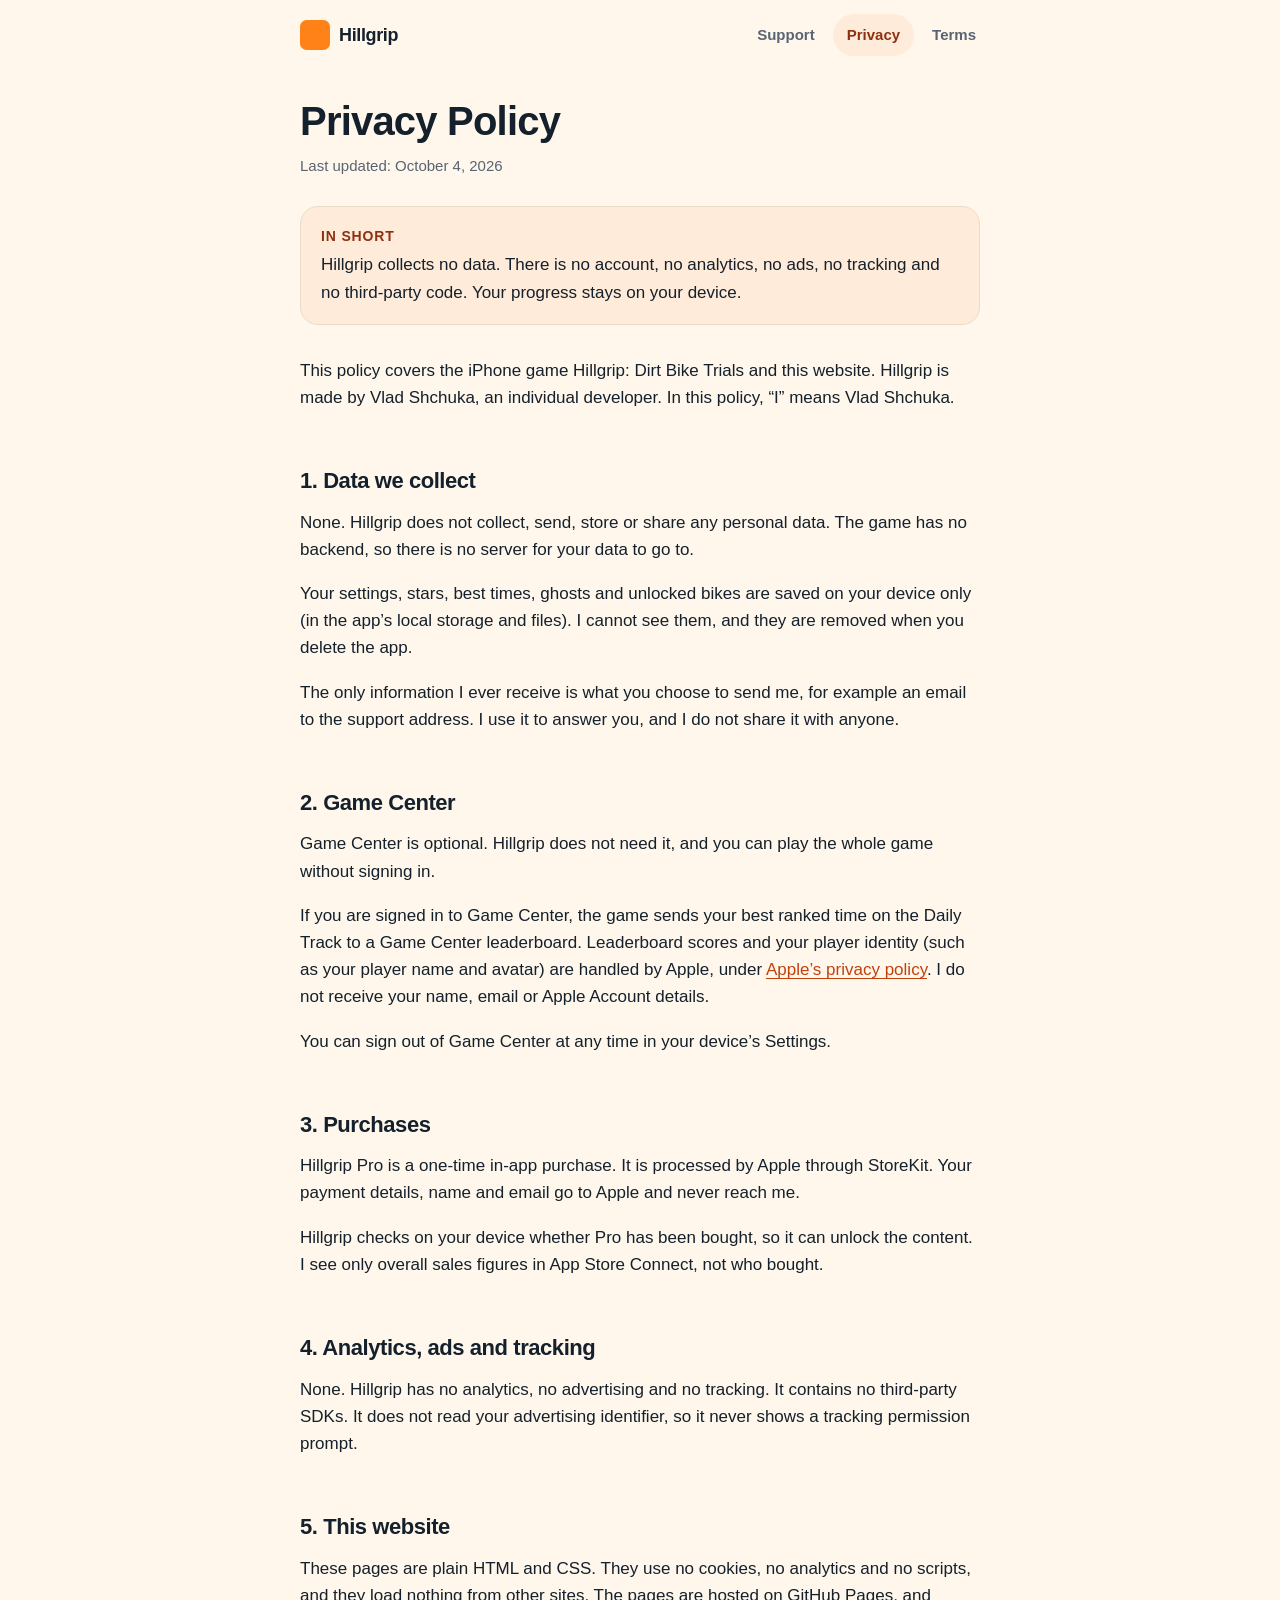
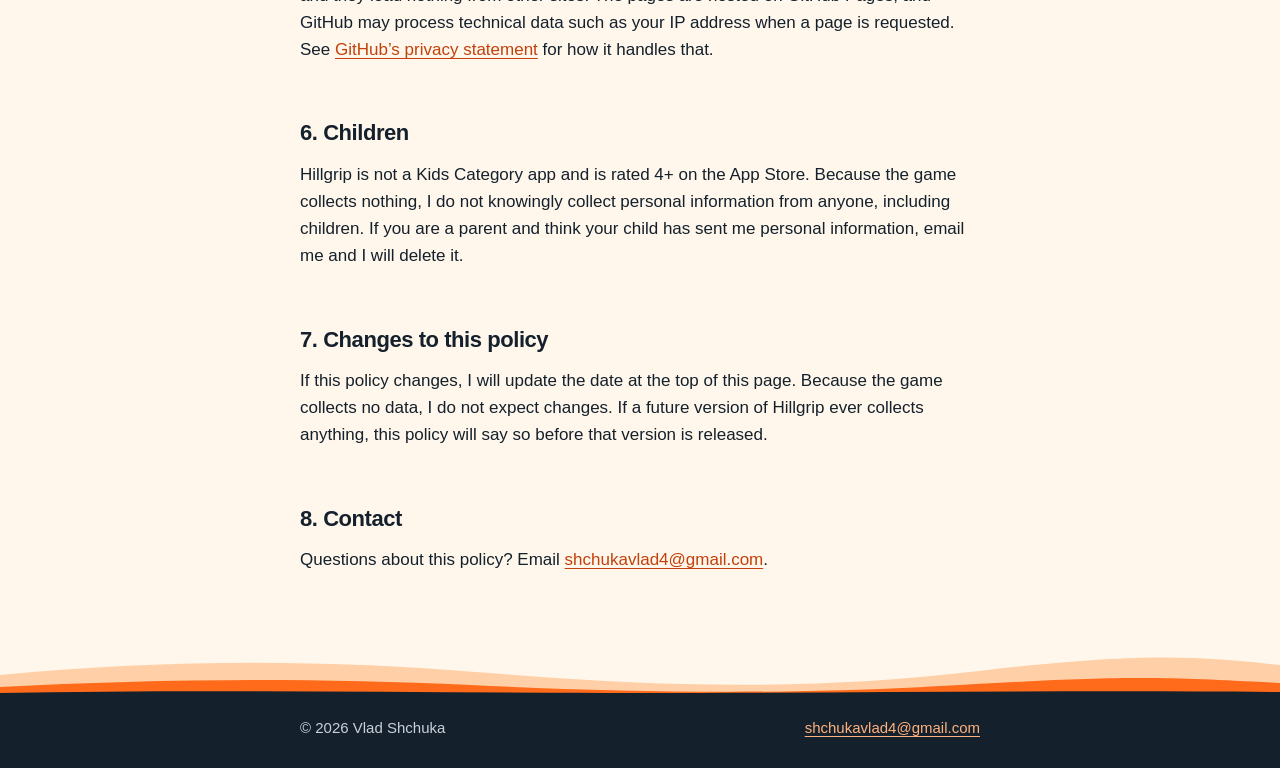
==== privacy.html @ 821a0717 "Hillgrip support, privacy and terms pages" ====
<!doctype html>
<html lang="en">
<head>
  <meta charset="utf-8">
  <meta name="viewport" content="width=device-width, initial-scale=1">
  <title>Privacy Policy | Hillgrip: Dirt Bike Trials</title>
  <meta name="description" content="Hillgrip collects no data. No account, no analytics, no ads, no tracking and no third-party SDKs. Progress stays on your device.">
  <meta name="color-scheme" content="light dark">
  <meta name="theme-color" content="#FFF7EC" media="(prefers-color-scheme: light)">
  <meta name="theme-color" content="#0F1424" media="(prefers-color-scheme: dark)">
  <link rel="canonical" href="https://xzot.github.io/hillgrip/privacy.html">
  <link rel="icon" type="image/png" href="icon.png">
  <link rel="apple-touch-icon" href="icon.png">
  <meta property="og:type" content="website">
  <meta property="og:site_name" content="Hillgrip">
  <meta property="og:title" content="Privacy Policy | Hillgrip: Dirt Bike Trials">
  <meta property="og:description" content="Hillgrip collects no data. No account, no analytics, no ads, no tracking. Progress stays on your device.">
  <meta property="og:url" content="https://xzot.github.io/hillgrip/privacy.html">
  <meta property="og:image" content="https://xzot.github.io/hillgrip/icon.png">
  <meta name="twitter:card" content="summary">
  <link rel="stylesheet" href="style.css">
</head>
<body>
  <a class="skip-link" href="#content">Skip to content</a>

  <header class="site-header">
    <div class="wrap">
      <a class="brand" href="index.html">
        <img src="icon.png" width="30" height="30" alt="">
        <span>Hillgrip</span>
      </a>
      <nav class="site-nav" aria-label="Main">
        <a href="index.html">Support</a>
        <a href="privacy.html" aria-current="page">Privacy</a>
        <a href="terms.html">Terms</a>
      </nav>
    </div>
  </header>

  <main id="content">
    <div class="wrap">

      <h1 class="page-title">Privacy Policy</h1>
      <p class="updated">Last updated: October 4, 2026</p>

      <div class="summary" role="note">
        <strong>In short</strong>
        Hillgrip collects no data. There is no account, no analytics, no ads, no tracking and no third-party code. Your progress stays on your device.
      </div>

      <div class="legal">
        <p>This policy covers the iPhone game Hillgrip: Dirt Bike Trials and this website. Hillgrip is made by Vlad Shchuka, an individual developer. In this policy, &ldquo;I&rdquo; means Vlad Shchuka.</p>

        <h2 id="data">1. Data we collect</h2>
        <p>None. Hillgrip does not collect, send, store or share any personal data. The game has no backend, so there is no server for your data to go to.</p>
        <p>Your settings, stars, best times, ghosts and unlocked bikes are saved on your device only (in the app’s local storage and files). I cannot see them, and they are removed when you delete the app.</p>
        <p>The only information I ever receive is what you choose to send me, for example an email to the support address. I use it to answer you, and I do not share it with anyone.</p>

        <h2 id="game-center">2. Game Center</h2>
        <p>Game Center is optional. Hillgrip does not need it, and you can play the whole game without signing in.</p>
        <p>If you are signed in to Game Center, the game sends your best ranked time on the Daily Track to a Game Center leaderboard. Leaderboard scores and your player identity (such as your player name and avatar) are handled by Apple, under <a href="https://www.apple.com/legal/privacy/">Apple’s privacy policy</a>. I do not receive your name, email or Apple Account details.</p>
        <p>You can sign out of Game Center at any time in your device’s Settings.</p>

        <h2 id="purchases">3. Purchases</h2>
        <p>Hillgrip Pro is a one-time in-app purchase. It is processed by Apple through StoreKit. Your payment details, name and email go to Apple and never reach me.</p>
        <p>Hillgrip checks on your device whether Pro has been bought, so it can unlock the content. I see only overall sales figures in App Store Connect, not who bought.</p>

        <h2 id="tracking">4. Analytics, ads and tracking</h2>
        <p>None. Hillgrip has no analytics, no advertising and no tracking. It contains no third-party SDKs. It does not read your advertising identifier, so it never shows a tracking permission prompt.</p>

        <h2 id="website">5. This website</h2>
        <p>These pages are plain HTML and CSS. They use no cookies, no analytics and no scripts, and they load nothing from other sites. The pages are hosted on GitHub Pages, and GitHub may process technical data such as your IP address when a page is requested. See <a href="https://docs.github.com/en/site-policy/privacy-policies/github-general-privacy-statement">GitHub’s privacy statement</a> for how it handles that.</p>

        <h2 id="children">6. Children</h2>
        <p>Hillgrip is not a Kids Category app and is rated 4+ on the App Store. Because the game collects nothing, I do not knowingly collect personal information from anyone, including children. If you are a parent and think your child has sent me personal information, email me and I will delete it.</p>

        <h2 id="changes">7. Changes to this policy</h2>
        <p>If this policy changes, I will update the date at the top of this page. Because the game collects no data, I do not expect changes. If a future version of Hillgrip ever collects anything, this policy will say so before that version is released.</p>

        <h2 id="contact">8. Contact</h2>
        <p>Questions about this policy? Email <a href="mailto:shchukavlad4@gmail.com">shchukavlad4@gmail.com</a>.</p>
      </div>

    </div>
  </main>

  <footer class="site-footer">
    <svg class="footer-hills" viewBox="0 0 680 44" preserveAspectRatio="none" aria-hidden="true" focusable="false">
      <path class="far" d="M0 22 C90 6 170 6 260 20 S430 38 520 18 S640 4 680 12 V44 H0 Z"/>
      <path class="mid" d="M0 34 C80 26 160 24 250 32 S420 42 510 32 S620 24 680 30 V44 H0 Z"/>
      <path class="near" d="M0 40 C110 36 230 40 340 40 S570 37 680 39 V44 H0 Z"/>
    </svg>
    <div class="footer-bar">
      <div class="wrap">
        <span>&copy; 2026 Vlad Shchuka</span>
        <a href="mailto:shchukavlad4@gmail.com">shchukavlad4@gmail.com</a>
      </div>
    </div>
  </footer>
</body>
</html>
---- style.css ----
/*
  Hillgrip support + legal site.
  One stylesheet, no frameworks, no JavaScript, no external requests.
  Brand: trail orange accent, ink text, warm paper background.
*/

/* ---------- Tokens ---------- */
:root {
  color-scheme: light dark;

  --bg: #FFF7EC;            /* warm paper */
  --surface: #FFFFFF;
  --text: #14202B;          /* ink */
  --muted: #586472;
  --accent: #FF6B1A;        /* trail orange: fills, borders, illustration. Not for small text. */
  --border: #EADCC7;

  --link: #C2410C;          /* text links: 4.9:1 on paper, 5.2:1 on white */
  --link-hover: #9A3412;
  --on-accent: #14202B;     /* ink on trail orange: 5.9:1 */
  --accent-soft: #FFEBD9;   /* tinted boxes and the current nav pill */
  --accent-soft-text: #8F3010; /* text on --accent-soft: 6.4:1 */
  --shadow: rgba(20, 32, 43, 0.28);

  /* Illustration */
  --sky-top: #FFF7EC;
  --sky-bottom: #FFDFBD;
  --sun: #FFF4E2;
  --hill-far: #FFC08A;
  --hill-near: #14202B;
  --rider: #14202B;

  --radius-card: 18px;
  --font: -apple-system, BlinkMacSystemFont, "SF Pro Text", "Segoe UI", Roboto, "Helvetica Neue", Arial, sans-serif;
}

@media (prefers-color-scheme: dark) {
  :root {
    --bg: #0F1424;
    --surface: #171D33;
    --text: #F4EFE8;
    --muted: #A8B2C5;
    --accent: #FF7A2E;
    --border: #2B3453;

    --link: #FF9A5C;        /* 8.6:1 on the dark background */
    --link-hover: #FFB988;
    --on-accent: #14202B;
    --accent-soft: #2A2336;
    --accent-soft-text: #FFB78A;
    --shadow: rgba(0, 0, 0, 0.6);

    --sky-top: #141A33;
    --sky-bottom: #2D2448;
    --sun: #FFB27F;
    --hill-far: #392D58;
    --hill-near: #080B15;
    --rider: #FFEBD6;       /* light rider: the sky is dark, ink would vanish */
  }
}

/* ---------- Base ---------- */
*, *::before, *::after { box-sizing: border-box; }

html {
  -webkit-text-size-adjust: 100%;
  text-size-adjust: 100%;
  scroll-behavior: smooth;
  scroll-padding-top: 16px;
}

body {
  margin: 0;
  background: var(--bg);
  color: var(--text);
  font: 17px/1.6 var(--font);
  -webkit-font-smoothing: antialiased;
  overflow-wrap: break-word;
}

::selection { background: var(--accent); color: var(--on-accent); }

img { max-width: 100%; height: auto; }

.wrap {
  width: 100%;
  max-width: 720px;           /* 680px column + 20px side padding */
  margin-inline: auto;
  padding-inline: 20px;
}

h1, h2, h3 {
  margin: 0;
  letter-spacing: -0.02em;
  line-height: 1.15;
  font-weight: 800;
}

h1 { font-size: 40px; }
h2 { font-size: 22px; line-height: 1.25; font-weight: 750; }
h3 { font-size: 17px; line-height: 1.3; font-weight: 700; letter-spacing: -0.01em; }

p { margin: 0 0 1em; }
p:last-child { margin-bottom: 0; }

a {
  color: var(--link);
  text-decoration: underline;
  text-decoration-thickness: 1px;
  text-underline-offset: 3px;
  transition: color 0.15s ease, text-decoration-thickness 0.15s ease;
}
a:hover { color: var(--link-hover); text-decoration-thickness: 2px; }

:focus-visible {
  outline: 3px solid var(--link);
  outline-offset: 3px;
  border-radius: 6px;
}

.skip-link {
  position: absolute;
  left: 20px;
  top: -80px;
  z-index: 10;
  padding: 10px 16px;
  border-radius: 10px;
  background: var(--accent);
  color: var(--on-accent);
  font-weight: 700;
  text-decoration: none;
}
.skip-link:focus { top: 12px; }

/* ---------- Header ---------- */
.site-header { padding-block: 14px; }

.site-header .wrap {
  display: flex;
  align-items: center;
  justify-content: space-between;
  flex-wrap: wrap;
  gap: 4px 12px;
}

.brand {
  display: inline-flex;
  align-items: center;
  gap: 9px;
  color: var(--text);
  font-weight: 800;
  font-size: 18px;
  letter-spacing: -0.02em;
  text-decoration: none;
}
.brand:hover { color: var(--text); text-decoration: none; }
.brand img { width: 30px; height: 30px; border-radius: 22%; display: block; }

.site-nav { display: flex; gap: 2px; margin-right: -10px; }

.site-nav a {
  display: inline-block;
  padding: 9px 11px;
  border-radius: 999px;
  color: var(--muted);
  font-size: 15px;
  font-weight: 600;
  text-decoration: none;
  transition: background-color 0.15s ease, color 0.15s ease;
}
.site-nav a:hover { color: var(--text); background: var(--accent-soft); }
.site-nav a[aria-current="page"] {
  color: var(--accent-soft-text);
  background: var(--accent-soft);
}

/* ---------- Layout helpers ---------- */
main { padding-bottom: 8px; }
.section { margin-top: 56px; }
.section > h2 { margin-bottom: 18px; }
.section-intro { color: var(--muted); margin-bottom: 20px; }

/* ---------- Hero (index) ---------- */
.hero {
  margin-top: 12px;
  position: relative;
  overflow: hidden;
  border: 1px solid var(--border);
  border-radius: 24px;
  background: linear-gradient(180deg, var(--sky-top) 0%, var(--sky-bottom) 100%);
}

.hero-body { padding: 28px 22px 0; }

.app-icon {
  display: block;
  width: 112px;
  height: 112px;
  border-radius: 22%;
  box-shadow: 0 14px 30px -14px var(--shadow), 0 2px 6px rgba(0, 0, 0, 0.12);
}

.hero h1 { margin-top: 22px; }
.hero h1 .sub {
  display: block;
  margin-top: 6px;
  font-size: 20px;
  font-weight: 650;
  letter-spacing: -0.01em;
  color: var(--muted);
}

.tagline {
  margin: 18px 0 0;
  font-size: 20px;
  line-height: 1.4;
  font-weight: 650;
  letter-spacing: -0.015em;
}
.lead { margin: 12px 0 0; color: var(--muted); }

.cta { display: flex; flex-wrap: wrap; gap: 12px; margin-top: 24px; }
.cta .btn { flex: 1 1 100%; }

.btn {
  display: inline-flex;
  align-items: center;
  justify-content: center;
  min-height: 48px;
  padding: 0 22px;
  border-radius: 14px;
  border: 1px solid transparent;
  background: var(--accent);
  color: var(--on-accent);
  font-weight: 700;
  font-size: 16px;
  text-decoration: none;
  transition: transform 0.15s ease, box-shadow 0.2s ease, background-color 0.15s ease, border-color 0.15s ease;
}
.btn:hover {
  color: var(--on-accent);
  text-decoration: none;
  transform: translateY(-2px);
  box-shadow: 0 10px 20px -10px var(--accent);
}
.btn-ghost {
  background: var(--surface);
  border-color: var(--border);
  color: var(--text);
}
.btn-ghost:hover { color: var(--text); border-color: var(--accent); box-shadow: 0 10px 20px -14px var(--shadow); }

.chips {
  display: flex;
  flex-wrap: wrap;
  gap: 8px;
  margin: 24px 0 0;
  padding: 0;
  list-style: none;
}
.chips li {
  padding: 5px 12px;
  border: 1px solid var(--border);
  border-radius: 999px;
  background: color-mix(in srgb, var(--surface) 70%, transparent);
  color: var(--muted);
  font-size: 14px;
  line-height: 1.4;
  font-weight: 600;
}

.hills { display: block; width: 100%; height: 104px; margin-top: 24px; }
.hills .sun { fill: var(--sun); opacity: 0.9; }
.hills .far { fill: var(--hill-far); }
.hills .mid { fill: var(--accent); }
.hills .near { fill: var(--hill-near); }
.hills .rider { fill: var(--rider); stroke: var(--rider); }
.hills .rider-wheel { fill: none; stroke: var(--rider); }

/* ---------- Cards ---------- */
.grid { display: grid; gap: 14px; grid-template-columns: 1fr; }

.card {
  background: var(--surface);
  border: 1px solid var(--border);
  border-radius: var(--radius-card);
  padding: 20px;
  transition: border-color 0.2s ease, transform 0.2s ease, box-shadow 0.2s ease;
}
.card:hover {
  border-color: var(--accent);
  transform: translateY(-2px);
  box-shadow: 0 14px 26px -16px var(--shadow);
}
.card h3 { margin-bottom: 6px; }
.card p { color: var(--muted); font-size: 16px; line-height: 1.55; }

.tier-card h3 { font-size: 20px; margin-bottom: 4px; }
.tier-card .price { color: var(--muted); font-size: 15px; margin-bottom: 14px; }
.tier-card .price strong { color: var(--text); font-size: 17px; }
.tier-card.pro { border-color: var(--accent); }

.ticks { margin: 0; padding: 0; list-style: none; }
.ticks li { position: relative; padding-left: 26px; margin-bottom: 8px; font-size: 16px; line-height: 1.5; }
.ticks li:last-child { margin-bottom: 0; }
.ticks li::before {
  content: "";
  position: absolute;
  left: 2px;
  top: 0.5em;
  width: 11px;
  height: 6px;
  border-left: 2.5px solid var(--accent);
  border-bottom: 2.5px solid var(--accent);
  transform: rotate(-45deg);
}

.no-list {
  margin-top: 18px;
  color: var(--muted);
  font-size: 16px;
}

/* ---------- FAQ ---------- */
.faq details {
  background: var(--surface);
  border: 1px solid var(--border);
  border-radius: 16px;
  margin-bottom: 12px;
  transition: border-color 0.2s ease, box-shadow 0.2s ease;
}
.faq details:hover { border-color: var(--accent); }
.faq details[open] { box-shadow: 0 14px 26px -18px var(--shadow); }

.faq summary {
  position: relative;
  display: block;
  min-height: 56px;
  padding: 15px 52px 15px 20px;
  cursor: pointer;
  list-style: none;
  font-weight: 650;
  line-height: 1.4;
  border-radius: 16px;
}
.faq summary::-webkit-details-marker { display: none; }
.faq summary::after {
  content: "";
  position: absolute;
  right: 22px;
  top: 50%;
  width: 8px;
  height: 8px;
  border-right: 2px solid var(--muted);
  border-bottom: 2px solid var(--muted);
  transform: translateY(-70%) rotate(45deg);
  transition: transform 0.2s ease, border-color 0.2s ease;
}
.faq details:hover summary::after { border-color: var(--accent); }
.faq details[open] summary::after { transform: translateY(-30%) rotate(-135deg); }

.faq .answer { padding: 0 20px 20px; }
.faq .answer p, .faq .answer ul { margin-bottom: 0.8em; }
.faq .answer > :last-child { margin-bottom: 0; }
.faq .answer ul { padding-left: 22px; }
.faq .answer li { margin-bottom: 4px; }

.contact-card { display: flex; flex-direction: column; align-items: flex-start; gap: 16px; }
.contact-card p { color: var(--text); margin: 0; }
.contact-card .btn { flex: 0 0 auto; white-space: nowrap; }

/* ---------- Legal pages ---------- */
.page-title { margin-top: 28px; }
.updated { margin: 10px 0 0; color: var(--muted); font-size: 15px; }

.summary {
  margin-top: 28px;
  padding: 18px 20px;
  border: 1px solid var(--border);
  border-radius: var(--radius-card);
  background: var(--accent-soft);
  color: var(--text);
}
.summary strong:first-child {
  display: block;
  margin-bottom: 4px;
  color: var(--accent-soft-text);
  font-size: 14px;
  letter-spacing: 0.06em;
  text-transform: uppercase;
}

.legal > p:first-child { margin-top: 32px; }
.summary a { color: var(--accent-soft-text); }
.legal h2 { margin-top: 56px; margin-bottom: 14px; }
.fineprint { margin-top: 48px; color: var(--muted); font-size: 15px; }
.legal ul { padding-left: 22px; margin: 0 0 1em; }
.legal li { margin-bottom: 6px; }
.legal a { overflow-wrap: anywhere; }

/* ---------- Footer ---------- */
.site-footer { margin-top: 72px; }
.footer-hills { display: block; width: 100%; height: 44px; margin-bottom: -1px; }
.footer-hills .far { fill: var(--hill-far); opacity: 0.7; }
.footer-hills .mid { fill: var(--accent); }
.footer-hills .near { fill: var(--hill-near); }

.footer-bar { background: var(--hill-near); color: #C9D0DA; }
.footer-bar .wrap {
  display: flex;
  flex-wrap: wrap;
  justify-content: space-between;
  gap: 6px 20px;
  padding-block: 20px 28px;
  font-size: 15px;
}
.footer-bar a { color: #FFB27F; }
.footer-bar a:hover { color: #FFD2B3; }
.footer-bar :focus-visible { outline-color: #FFB27F; }

/* ---------- Wider screens ---------- */
@media (min-width: 560px) {
  .hero-body { padding: 36px 36px 0; }
  .hills { height: auto; }
  .cta .btn { flex: 0 0 auto; }
  .grid-2 { grid-template-columns: 1fr 1fr; }
  .contact-card { flex-direction: row; align-items: center; justify-content: space-between; }
  .site-nav { gap: 4px; }
  .site-nav a { padding: 9px 14px; }
}

@media (prefers-reduced-motion: reduce) {
  html { scroll-behavior: auto; }
  *, *::before, *::after { transition: none !important; }
  .card:hover, .btn:hover { transform: none; }
}
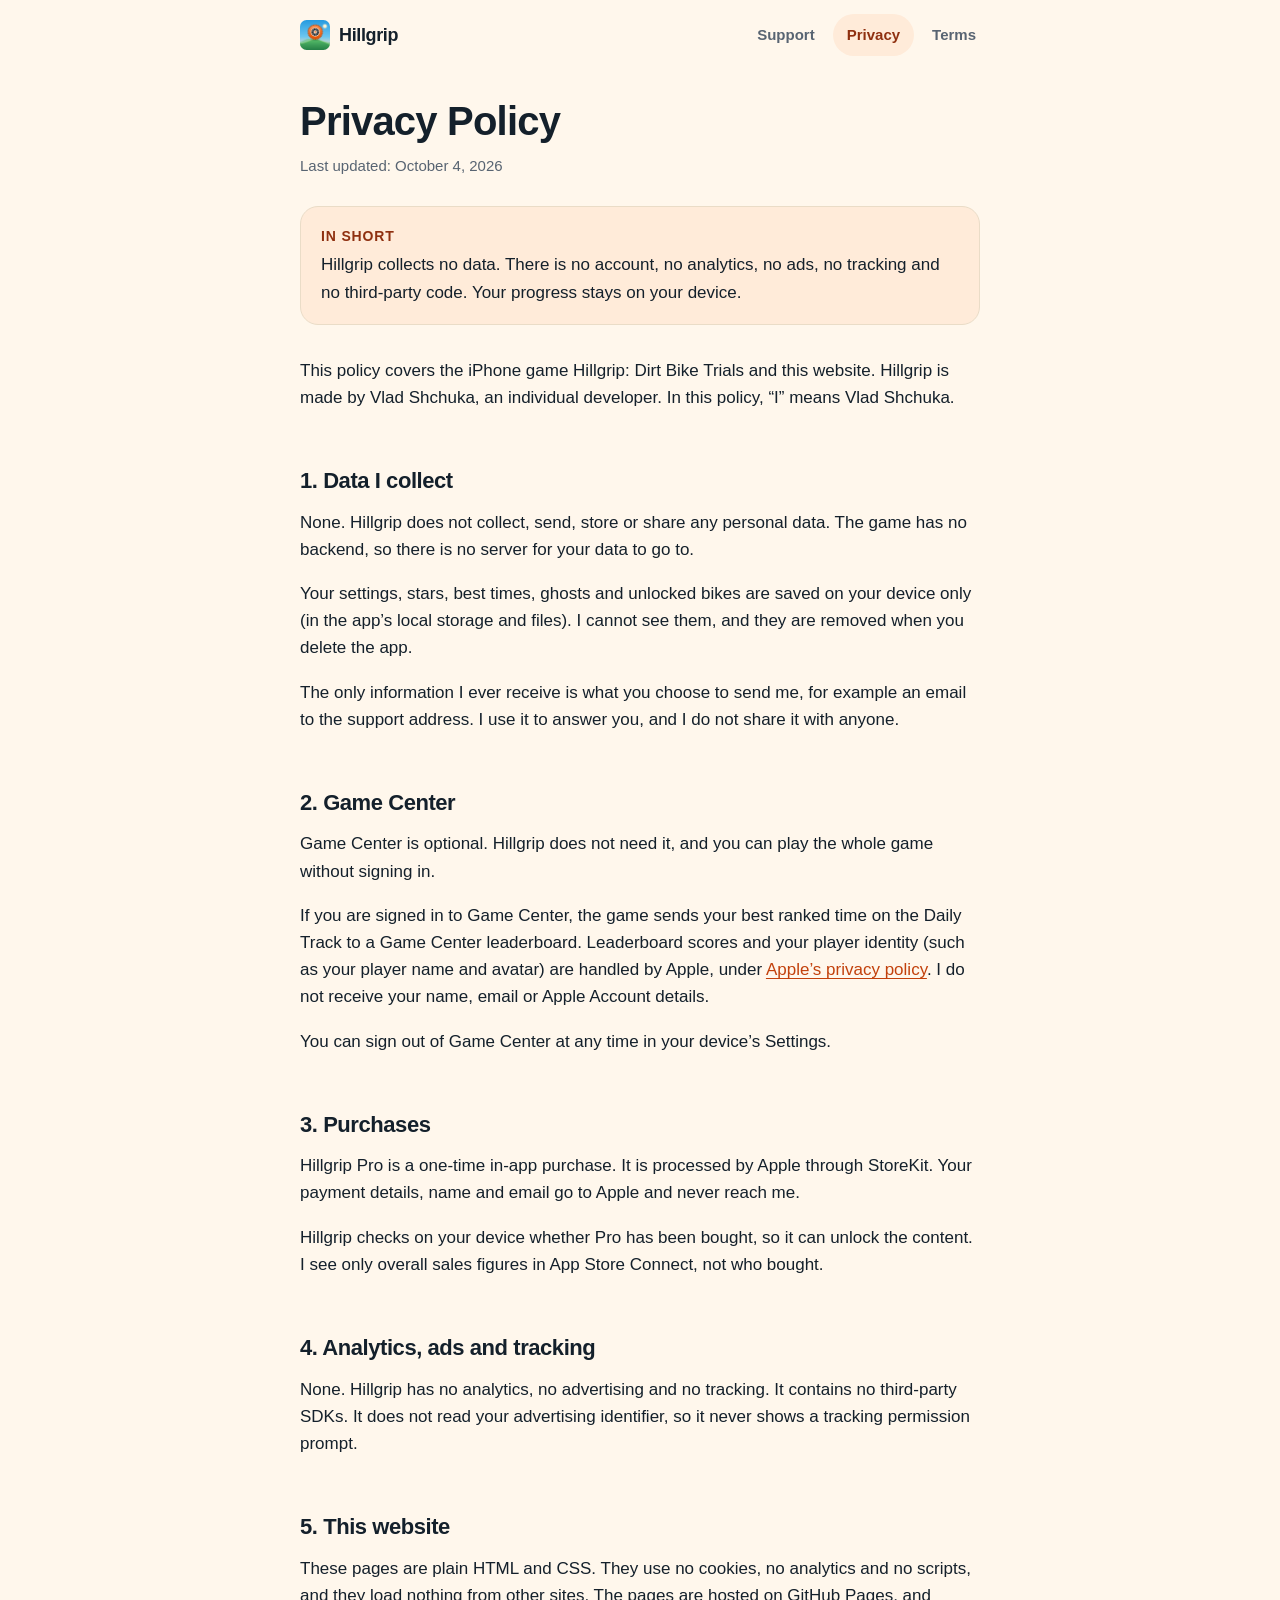
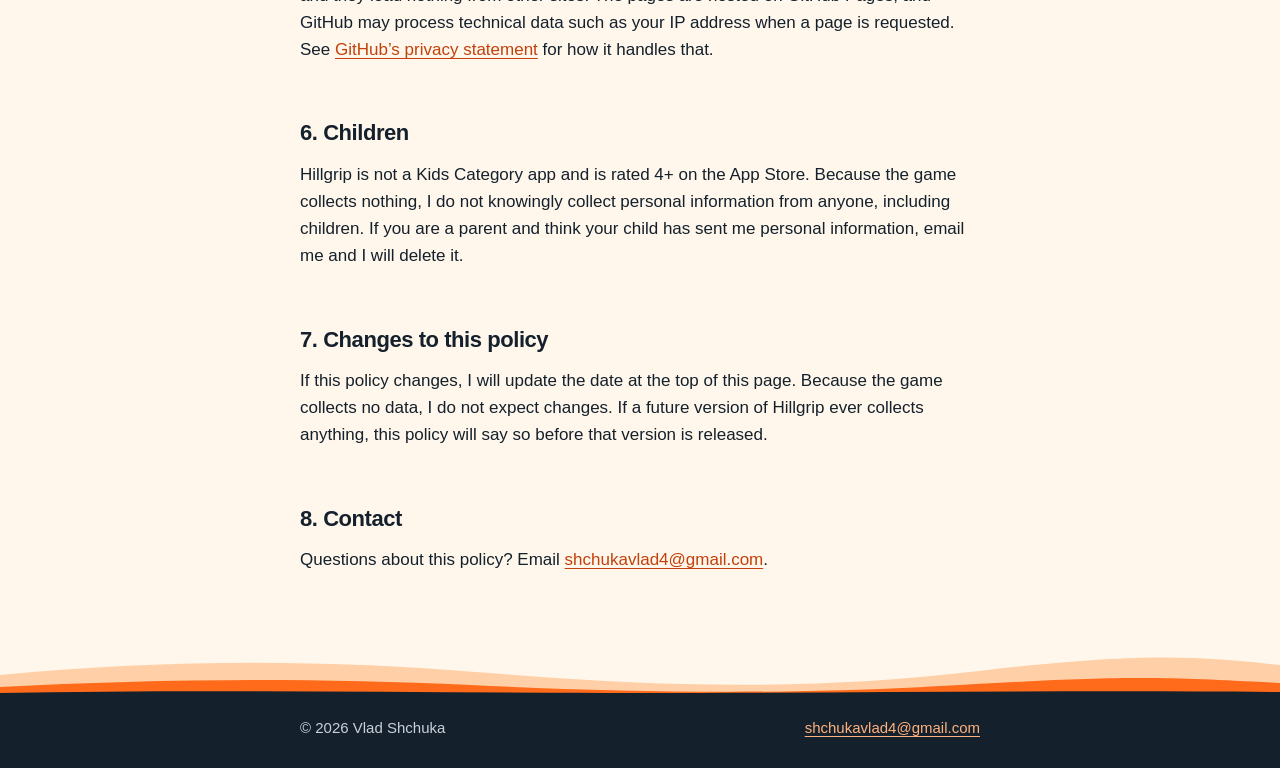
==== commit ce443586: "Copy edits" ====
--- a/privacy.html
+++ b/privacy.html
@@ -51,7 +51,7 @@
       <div class="legal">
         <p>This policy covers the iPhone game Hillgrip: Dirt Bike Trials and this website. Hillgrip is made by Vlad Shchuka, an individual developer. In this policy, &ldquo;I&rdquo; means Vlad Shchuka.</p>
 
-        <h2 id="data">1. Data we collect</h2>
+        <h2 id="data">1. Data I collect</h2>
         <p>None. Hillgrip does not collect, send, store or share any personal data. The game has no backend, so there is no server for your data to go to.</p>
         <p>Your settings, stars, best times, ghosts and unlocked bikes are saved on your device only (in the app’s local storage and files). I cannot see them, and they are removed when you delete the app.</p>
         <p>The only information I ever receive is what you choose to send me, for example an email to the support address. I use it to answer you, and I do not share it with anyone.</p>
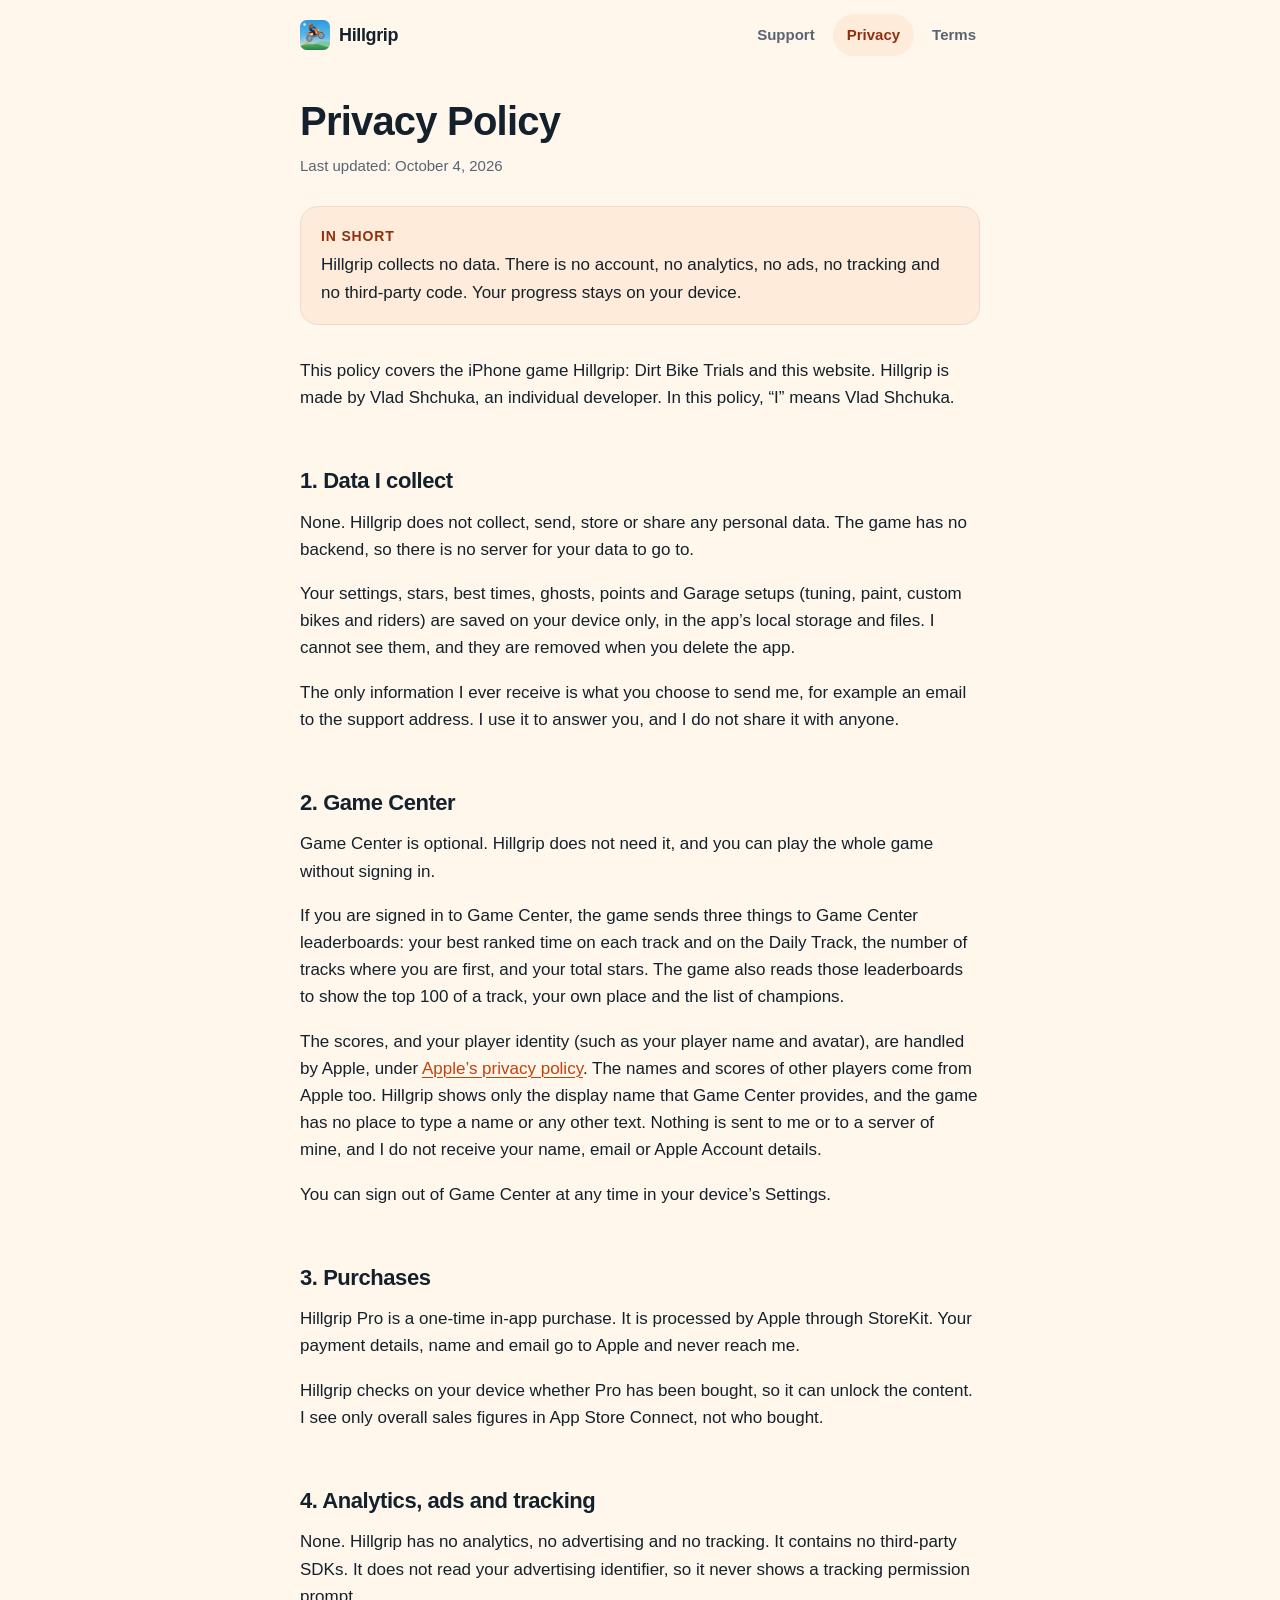
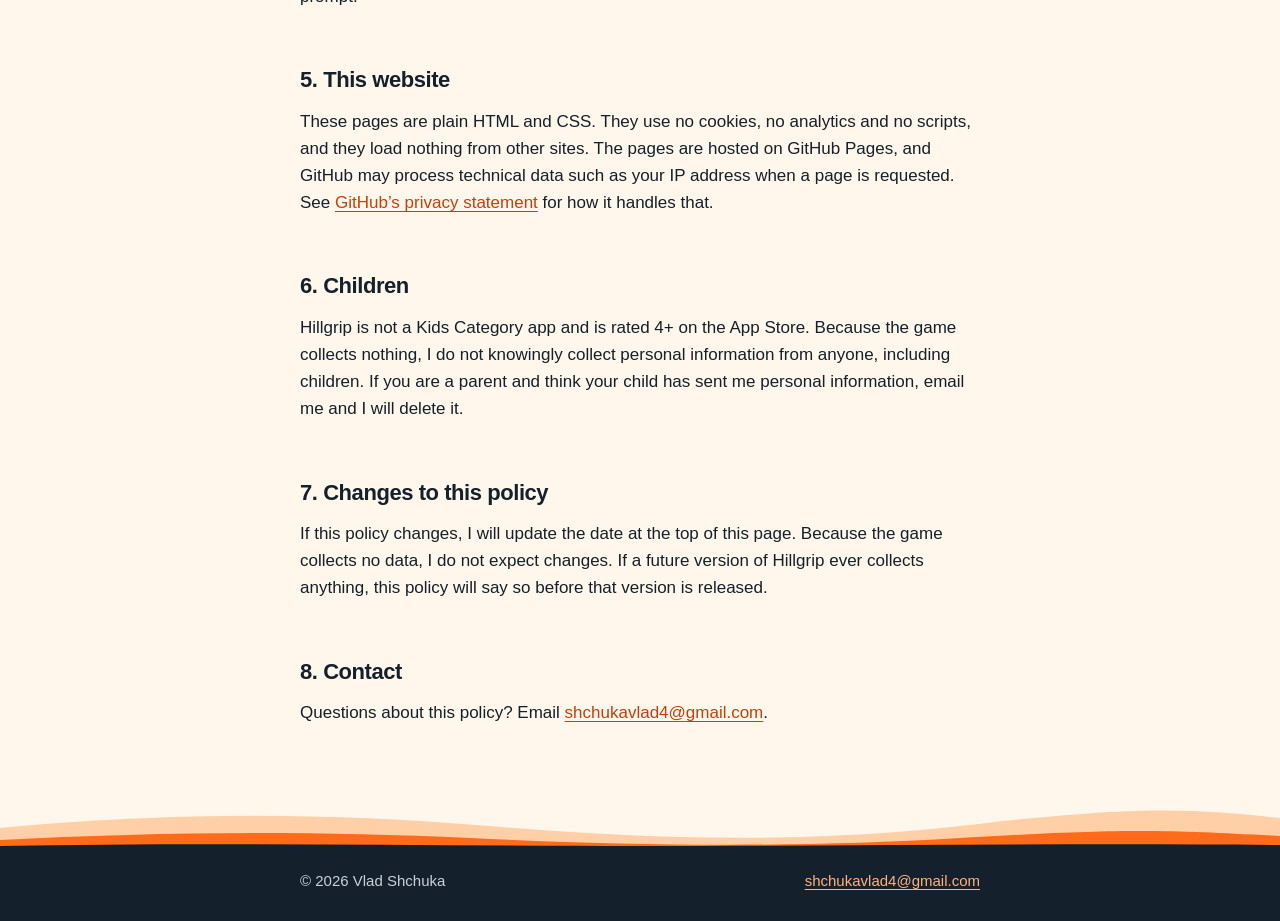
==== commit 1cc6ced6: "Garage, points, world ranking; new icon" ====
--- a/privacy.html
+++ b/privacy.html
@@ -53,12 +53,13 @@
 
         <h2 id="data">1. Data I collect</h2>
         <p>None. Hillgrip does not collect, send, store or share any personal data. The game has no backend, so there is no server for your data to go to.</p>
-        <p>Your settings, stars, best times, ghosts and unlocked bikes are saved on your device only (in the app’s local storage and files). I cannot see them, and they are removed when you delete the app.</p>
+        <p>Your settings, stars, best times, ghosts, points and Garage setups (tuning, paint, custom bikes and riders) are saved on your device only, in the app’s local storage and files. I cannot see them, and they are removed when you delete the app.</p>
         <p>The only information I ever receive is what you choose to send me, for example an email to the support address. I use it to answer you, and I do not share it with anyone.</p>
 
         <h2 id="game-center">2. Game Center</h2>
         <p>Game Center is optional. Hillgrip does not need it, and you can play the whole game without signing in.</p>
-        <p>If you are signed in to Game Center, the game sends your best ranked time on the Daily Track to a Game Center leaderboard. Leaderboard scores and your player identity (such as your player name and avatar) are handled by Apple, under <a href="https://www.apple.com/legal/privacy/">Apple’s privacy policy</a>. I do not receive your name, email or Apple Account details.</p>
+        <p>If you are signed in to Game Center, the game sends three things to Game Center leaderboards: your best ranked time on each track and on the Daily Track, the number of tracks where you are first, and your total stars. The game also reads those leaderboards to show the top 100 of a track, your own place and the list of champions.</p>
+        <p>The scores, and your player identity (such as your player name and avatar), are handled by Apple, under <a href="https://www.apple.com/legal/privacy/">Apple’s privacy policy</a>. The names and scores of other players come from Apple too. Hillgrip shows only the display name that Game Center provides, and the game has no place to type a name or any other text. Nothing is sent to me or to a server of mine, and I do not receive your name, email or Apple Account details.</p>
         <p>You can sign out of Game Center at any time in your device’s Settings.</p>
 
         <h2 id="purchases">3. Purchases</h2>
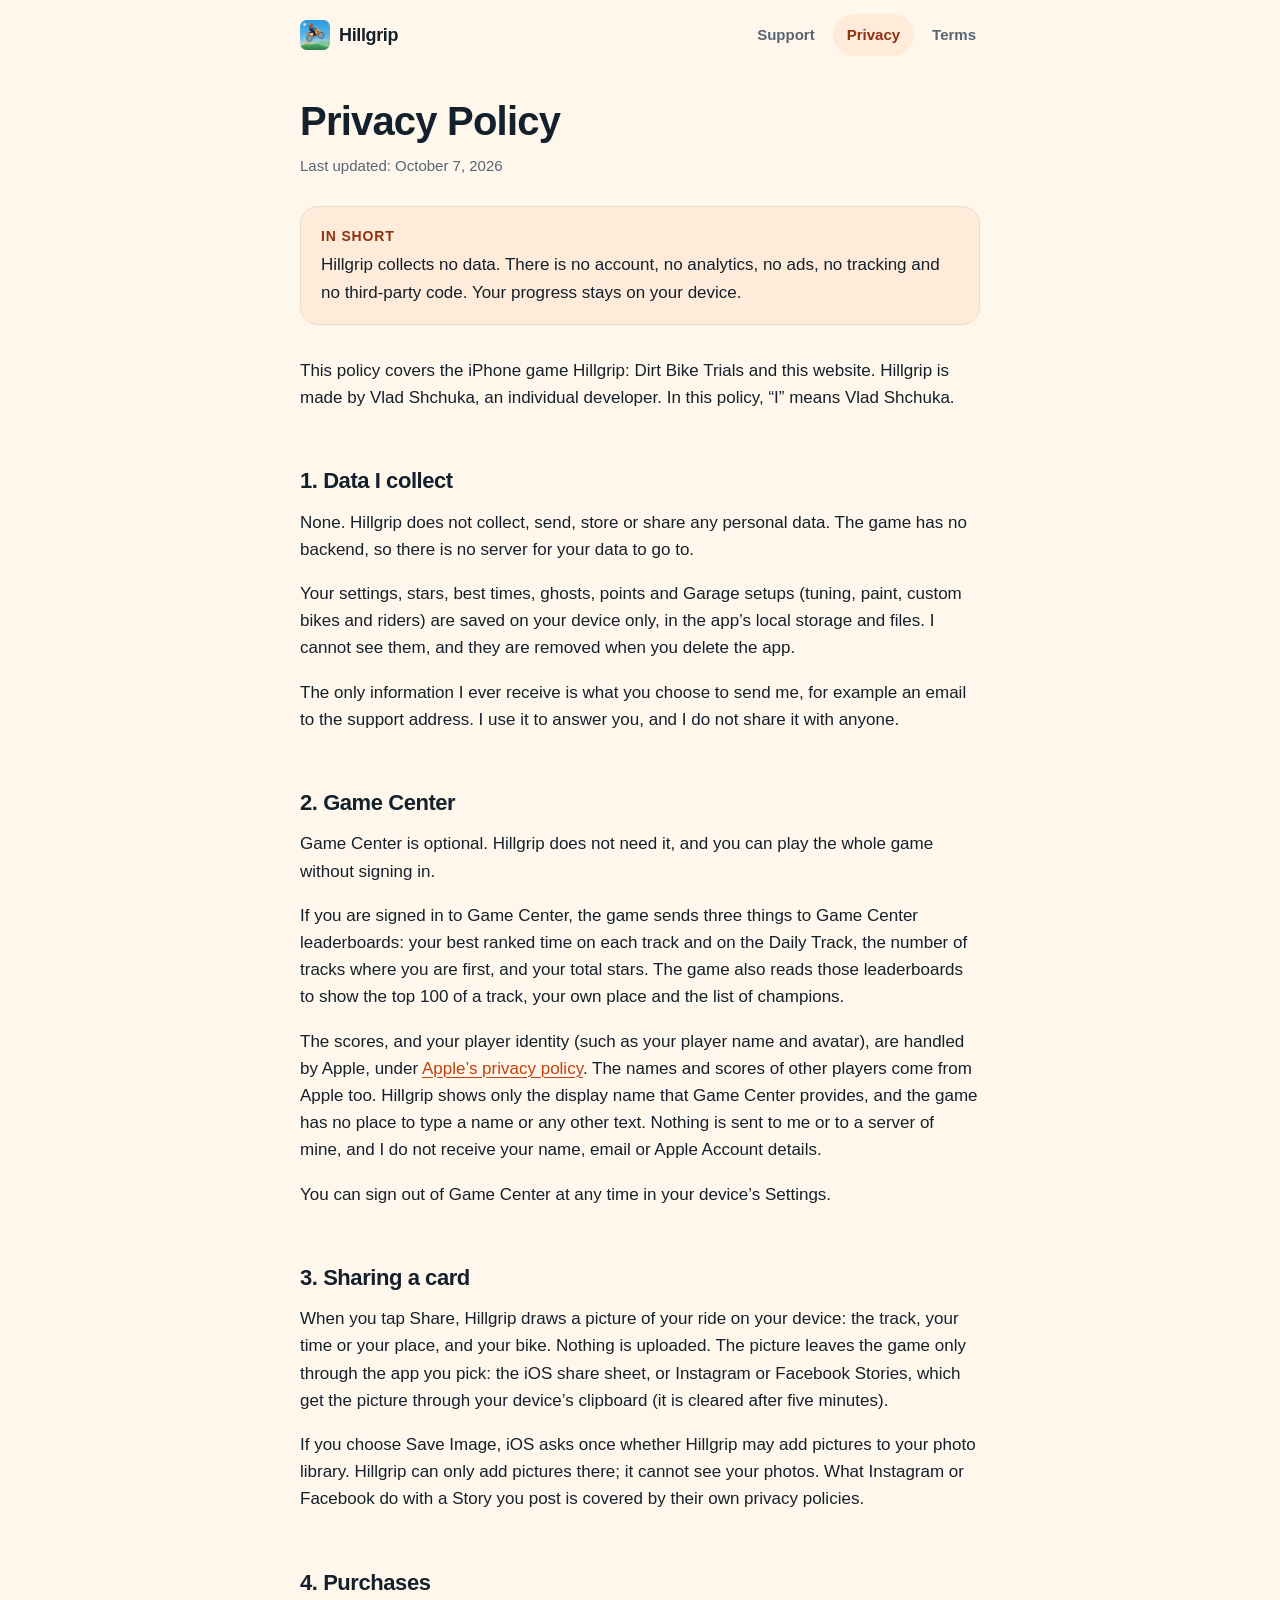
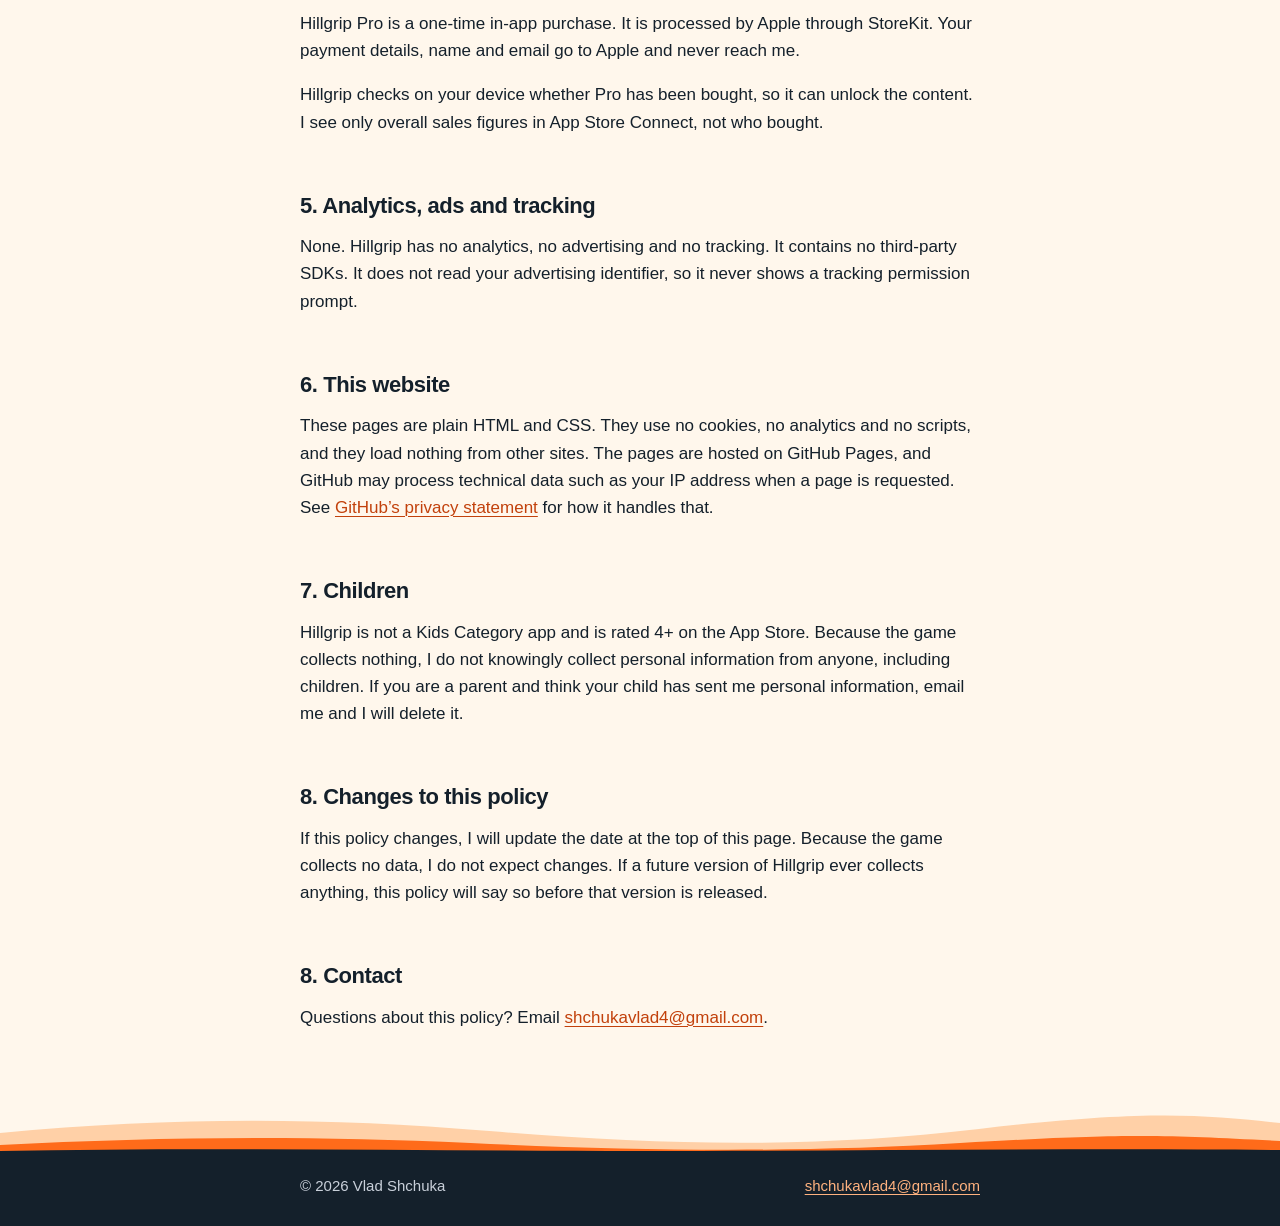
==== commit 88b17db6: "Privacy: sharing a card (nothing uploaded, Photos add-only); icon matches the app's build 4 icon" ====
--- a/privacy.html
+++ b/privacy.html
@@ -41,7 +41,7 @@
     <div class="wrap">
 
       <h1 class="page-title">Privacy Policy</h1>
-      <p class="updated">Last updated: October 4, 2026</p>
+      <p class="updated">Last updated: October 7, 2026</p>
 
       <div class="summary" role="note">
         <strong>In short</strong>
@@ -62,20 +62,24 @@
         <p>The scores, and your player identity (such as your player name and avatar), are handled by Apple, under <a href="https://www.apple.com/legal/privacy/">Apple’s privacy policy</a>. The names and scores of other players come from Apple too. Hillgrip shows only the display name that Game Center provides, and the game has no place to type a name or any other text. Nothing is sent to me or to a server of mine, and I do not receive your name, email or Apple Account details.</p>
         <p>You can sign out of Game Center at any time in your device’s Settings.</p>
 
-        <h2 id="purchases">3. Purchases</h2>
+        <h2 id="sharing">3. Sharing a card</h2>
+        <p>When you tap Share, Hillgrip draws a picture of your ride on your device: the track, your time or your place, and your bike. Nothing is uploaded. The picture leaves the game only through the app you pick: the iOS share sheet, or Instagram or Facebook Stories, which get the picture through your device’s clipboard (it is cleared after five minutes).</p>
+        <p>If you choose Save Image, iOS asks once whether Hillgrip may add pictures to your photo library. Hillgrip can only add pictures there; it cannot see your photos. What Instagram or Facebook do with a Story you post is covered by their own privacy policies.</p>
+
+        <h2 id="purchases">4. Purchases</h2>
         <p>Hillgrip Pro is a one-time in-app purchase. It is processed by Apple through StoreKit. Your payment details, name and email go to Apple and never reach me.</p>
         <p>Hillgrip checks on your device whether Pro has been bought, so it can unlock the content. I see only overall sales figures in App Store Connect, not who bought.</p>
 
-        <h2 id="tracking">4. Analytics, ads and tracking</h2>
+        <h2 id="tracking">5. Analytics, ads and tracking</h2>
         <p>None. Hillgrip has no analytics, no advertising and no tracking. It contains no third-party SDKs. It does not read your advertising identifier, so it never shows a tracking permission prompt.</p>
 
-        <h2 id="website">5. This website</h2>
+        <h2 id="website">6. This website</h2>
         <p>These pages are plain HTML and CSS. They use no cookies, no analytics and no scripts, and they load nothing from other sites. The pages are hosted on GitHub Pages, and GitHub may process technical data such as your IP address when a page is requested. See <a href="https://docs.github.com/en/site-policy/privacy-policies/github-general-privacy-statement">GitHub’s privacy statement</a> for how it handles that.</p>
 
-        <h2 id="children">6. Children</h2>
+        <h2 id="children">7. Children</h2>
         <p>Hillgrip is not a Kids Category app and is rated 4+ on the App Store. Because the game collects nothing, I do not knowingly collect personal information from anyone, including children. If you are a parent and think your child has sent me personal information, email me and I will delete it.</p>
 
-        <h2 id="changes">7. Changes to this policy</h2>
+        <h2 id="changes">8. Changes to this policy</h2>
         <p>If this policy changes, I will update the date at the top of this page. Because the game collects no data, I do not expect changes. If a future version of Hillgrip ever collects anything, this policy will say so before that version is released.</p>
 
         <h2 id="contact">8. Contact</h2>
